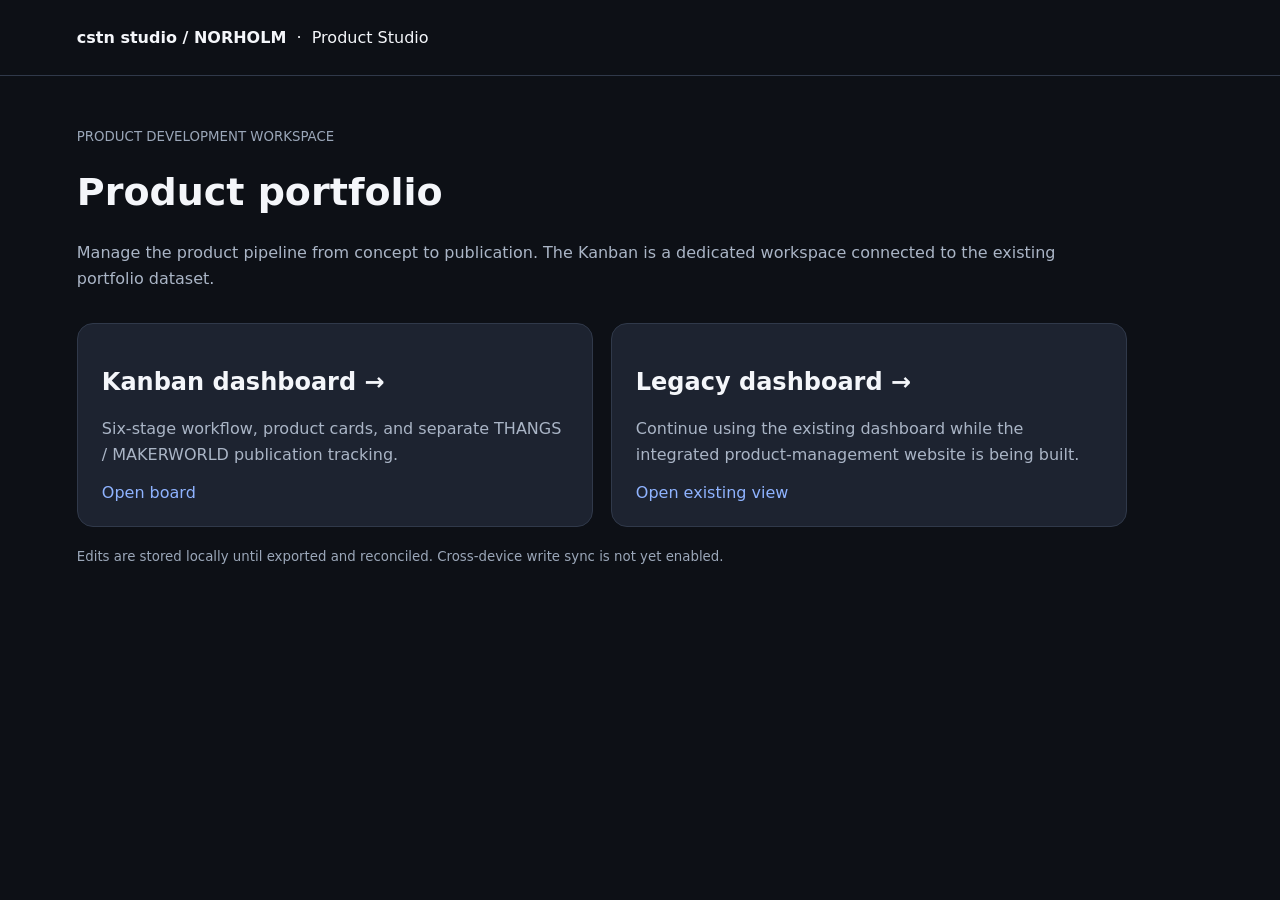
==== PRODUCT PORTFOLIO/site/index.html @ b806f9da "Start Product Studio site with dedicated Kanban and updated work brief" ====
<!doctype html><html lang="en"><head><meta charset="utf-8"><meta name="viewport" content="width=device-width,initial-scale=1"><title>Product Studio</title><style>body{font:16px system-ui;background:#0d1016;color:#f4f6fa;margin:0}header{padding:28px 6%;border-bottom:1px solid #30394a}main{padding:50px 6%;max-width:1050px}h1{font-size:38px}p{color:#aab5c6;line-height:1.6}.cards{display:grid;grid-template-columns:repeat(auto-fit,minmax(260px,1fr));gap:18px;margin-top:32px}.card{background:#1d2330;border:1px solid #30394a;border-radius:16px;padding:24px;color:inherit;text-decoration:none}.card:hover{border-color:#8fb3ff}.card span{color:#8fb3ff}small{color:#9ba7b9}</style></head><body><header><strong>cstn studio / NORHOLM</strong> &nbsp;·&nbsp; Product Studio</header><main><small>PRODUCT DEVELOPMENT WORKSPACE</small><h1>Product portfolio</h1><p>Manage the product pipeline from concept to publication. The Kanban is a dedicated workspace connected to the existing portfolio dataset.</p><div class="cards"><a class="card" href="kanban/index.html"><h2>Kanban dashboard →</h2><p>Six-stage workflow, product cards, and separate THANGS / MAKERWORLD publication tracking.</p><span>Open board</span></a><a class="card" href="../index.html"><h2>Legacy dashboard →</h2><p>Continue using the existing dashboard while the integrated product-management website is being built.</p><span>Open existing view</span></a></div><p><small>Edits are stored locally until exported and reconciled. Cross-device write sync is not yet enabled.</small></p></main></body></html>
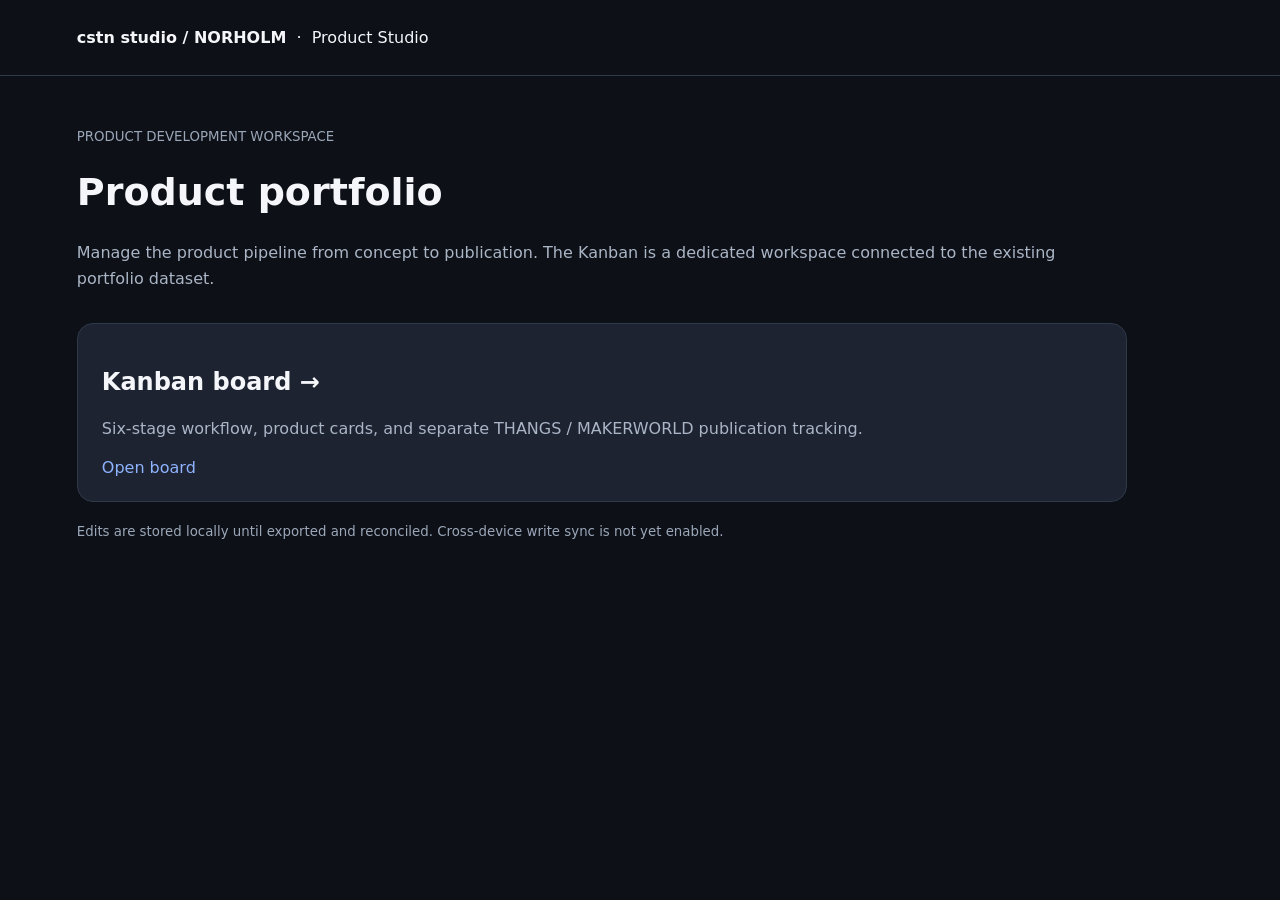
==== commit 4f69d19d: "Make Product Hub link only to dedicated Kanban" ====
--- a/PRODUCT PORTFOLIO/site/index.html
+++ b/PRODUCT PORTFOLIO/site/index.html
@@ -1 +1 @@
-<!doctype html><html lang="en"><head><meta charset="utf-8"><meta name="viewport" content="width=device-width,initial-scale=1"><title>Product Studio</title><style>body{font:16px system-ui;background:#0d1016;color:#f4f6fa;margin:0}header{padding:28px 6%;border-bottom:1px solid #30394a}main{padding:50px 6%;max-width:1050px}h1{font-size:38px}p{color:#aab5c6;line-height:1.6}.cards{display:grid;grid-template-columns:repeat(auto-fit,minmax(260px,1fr));gap:18px;margin-top:32px}.card{background:#1d2330;border:1px solid #30394a;border-radius:16px;padding:24px;color:inherit;text-decoration:none}.card:hover{border-color:#8fb3ff}.card span{color:#8fb3ff}small{color:#9ba7b9}</style></head><body><header><strong>cstn studio / NORHOLM</strong> &nbsp;·&nbsp; Product Studio</header><main><small>PRODUCT DEVELOPMENT WORKSPACE</small><h1>Product portfolio</h1><p>Manage the product pipeline from concept to publication. The Kanban is a dedicated workspace connected to the existing portfolio dataset.</p><div class="cards"><a class="card" href="kanban/index.html"><h2>Kanban dashboard →</h2><p>Six-stage workflow, product cards, and separate THANGS / MAKERWORLD publication tracking.</p><span>Open board</span></a><a class="card" href="../index.html"><h2>Legacy dashboard →</h2><p>Continue using the existing dashboard while the integrated product-management website is being built.</p><span>Open existing view</span></a></div><p><small>Edits are stored locally until exported and reconciled. Cross-device write sync is not yet enabled.</small></p></main></body></html>+<!doctype html><html lang="en"><head><meta charset="utf-8"><meta name="viewport" content="width=device-width,initial-scale=1"><title>Product Hub</title><style>body{font:16px system-ui;background:#0d1016;color:#f4f6fa;margin:0}header{padding:28px 6%;border-bottom:1px solid #30394a}main{padding:50px 6%;max-width:1050px}h1{font-size:38px}p{color:#aab5c6;line-height:1.6}.cards{display:grid;grid-template-columns:repeat(auto-fit,minmax(260px,1fr));gap:18px;margin-top:32px}.card{background:#1d2330;border:1px solid #30394a;border-radius:16px;padding:24px;color:inherit;text-decoration:none}.card:hover{border-color:#8fb3ff}.card span{color:#8fb3ff}small{color:#9ba7b9}</style></head><body><header><strong>cstn studio / NORHOLM</strong> &nbsp;·&nbsp; Product Studio</header><main><small>PRODUCT DEVELOPMENT WORKSPACE</small><h1>Product portfolio</h1><p>Manage the product pipeline from concept to publication. The Kanban is a dedicated workspace connected to the existing portfolio dataset.</p><div class="cards"><a class="card" href="kanban/index.html"><h2>Kanban board →</h2><p>Six-stage workflow, product cards, and separate THANGS / MAKERWORLD publication tracking.</p><span>Open board</span></a></div><p><small>Edits are stored locally until exported and reconciled. Cross-device write sync is not yet enabled.</small></p></main></body></html>
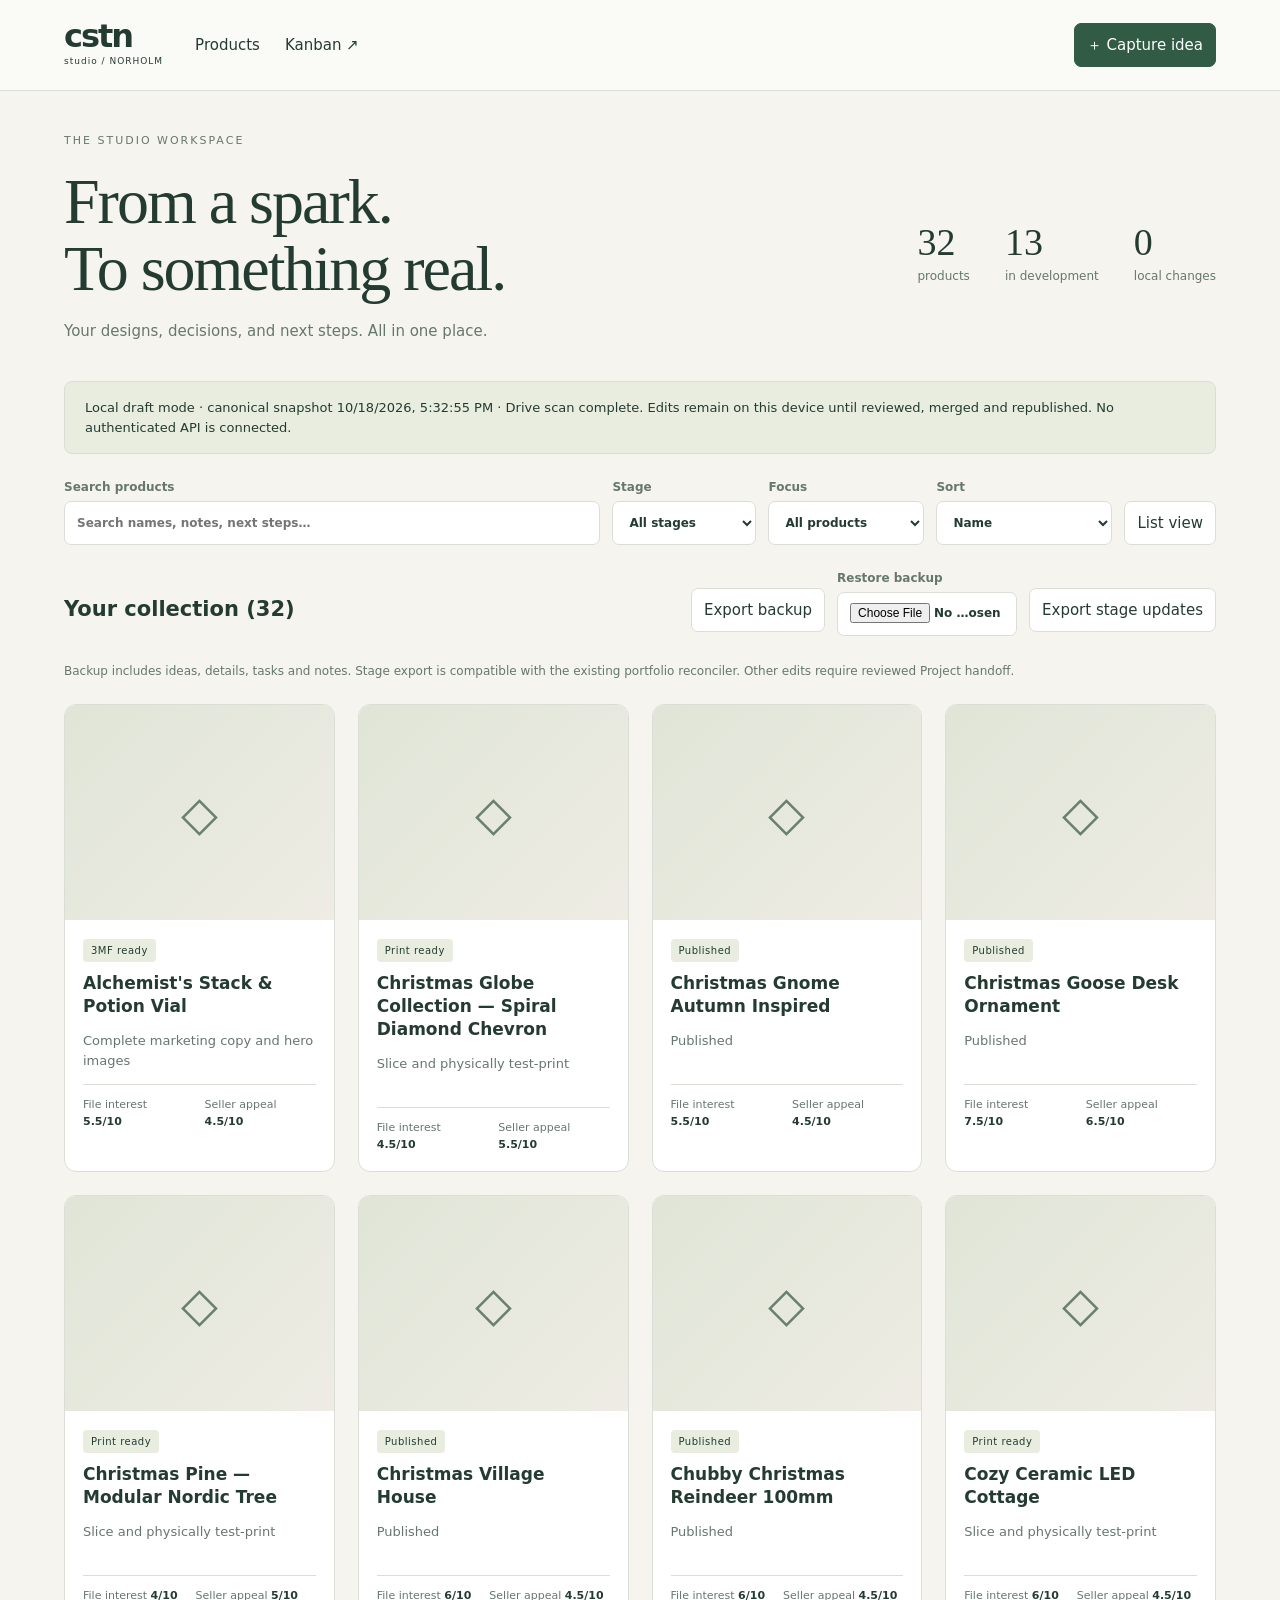
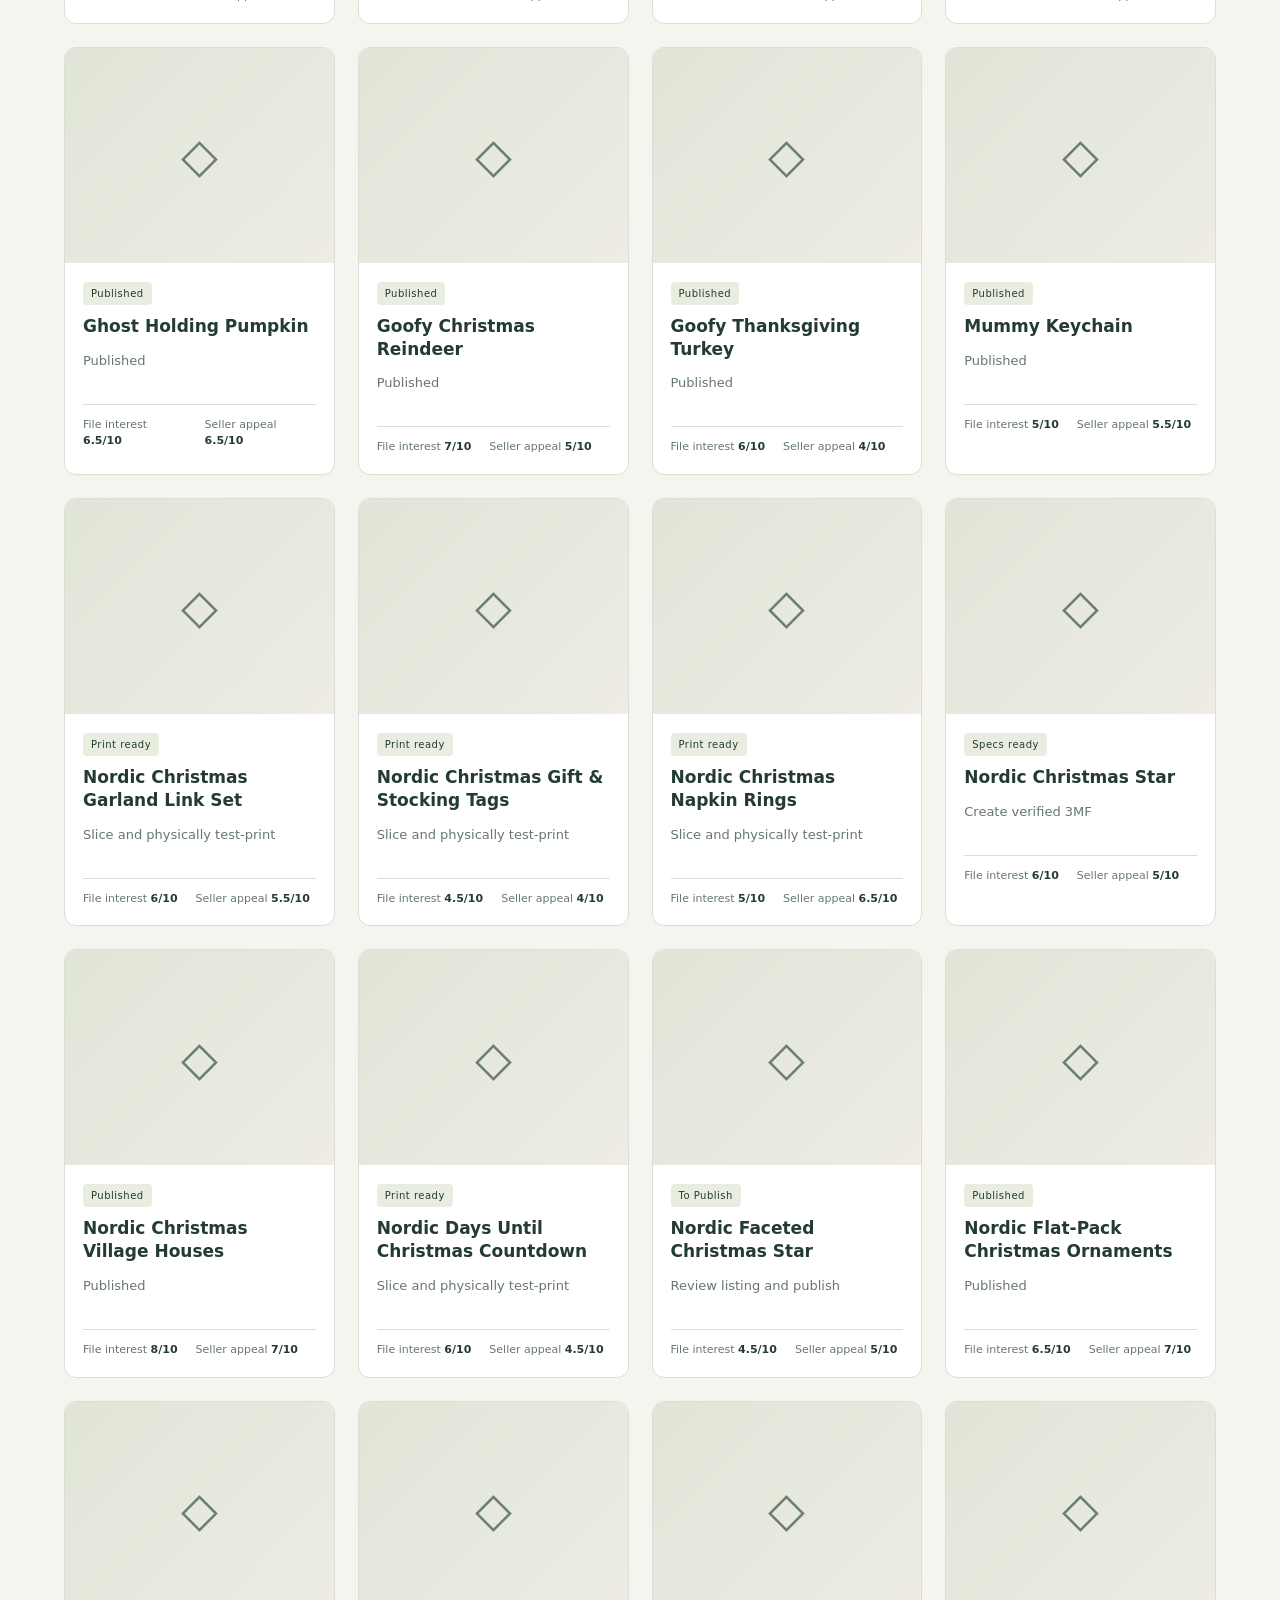
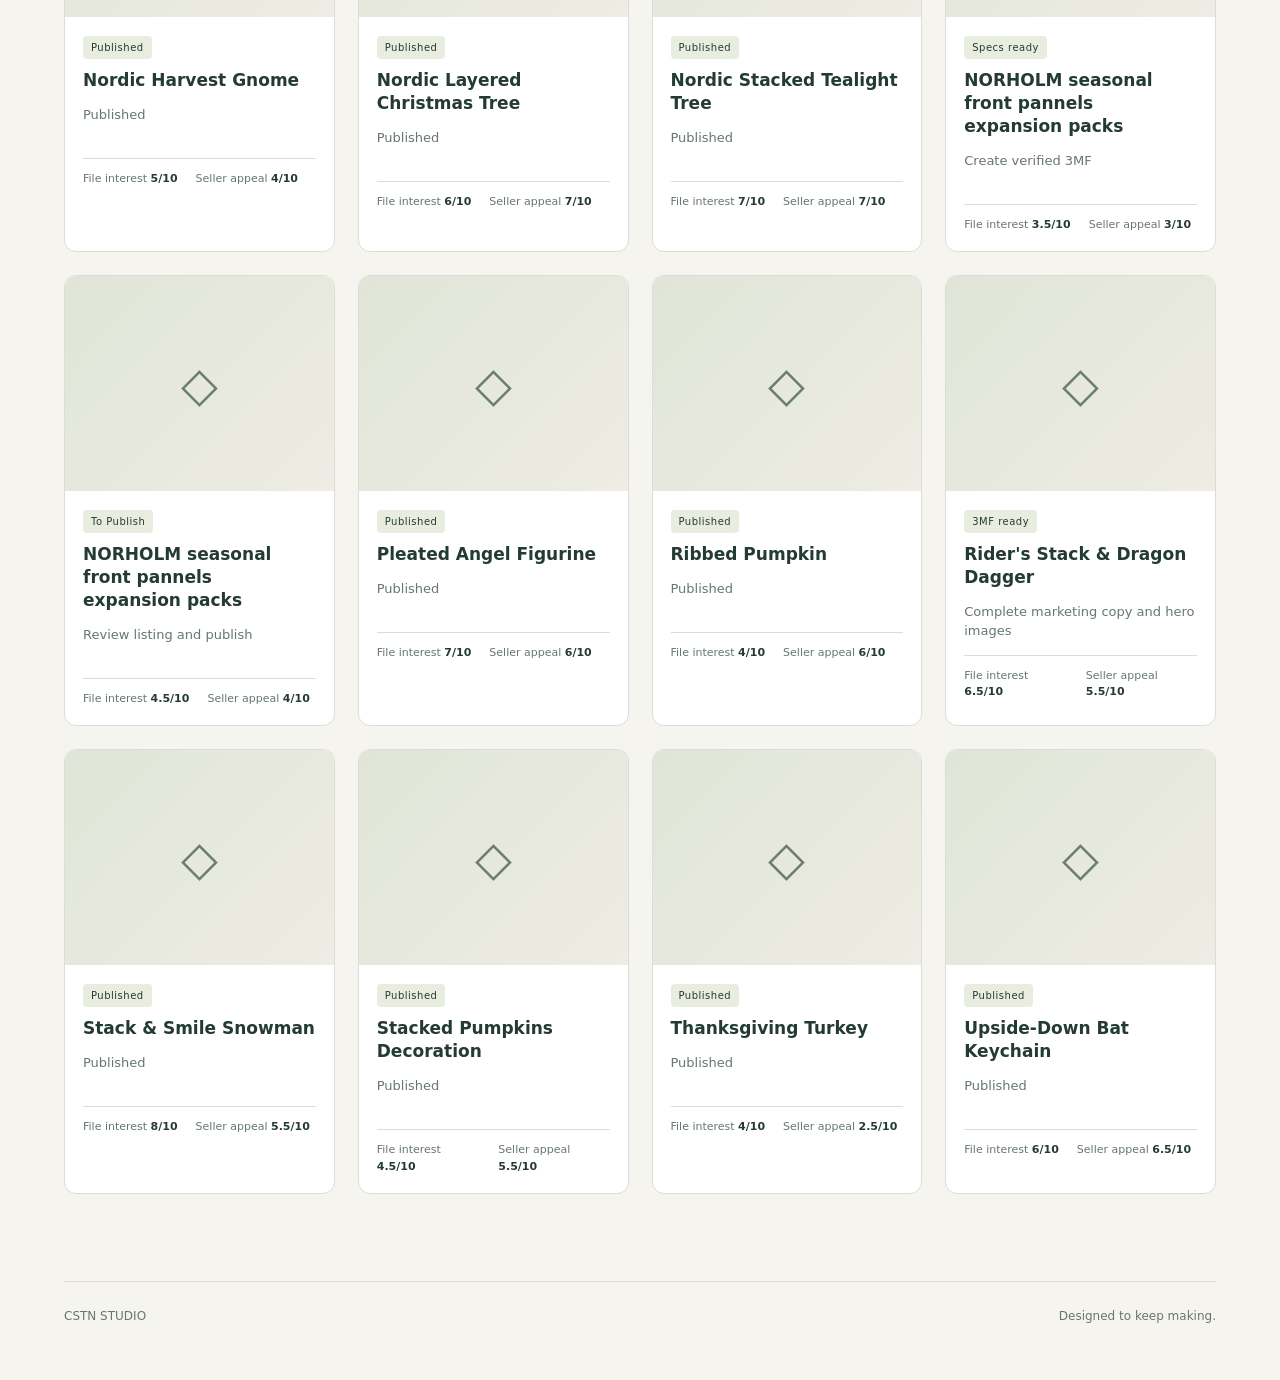
==== commit 73f693cd: "Build local-first Product Hub MVP with shared Kanban and protected API scaffold" ====
--- a/PRODUCT PORTFOLIO/site/index.html
+++ b/PRODUCT PORTFOLIO/site/index.html
@@ -1 +1,7 @@
-<!doctype html><html lang="en"><head><meta charset="utf-8"><meta name="viewport" content="width=device-width,initial-scale=1"><title>Product Hub</title><style>body{font:16px system-ui;background:#0d1016;color:#f4f6fa;margin:0}header{padding:28px 6%;border-bottom:1px solid #30394a}main{padding:50px 6%;max-width:1050px}h1{font-size:38px}p{color:#aab5c6;line-height:1.6}.cards{display:grid;grid-template-columns:repeat(auto-fit,minmax(260px,1fr));gap:18px;margin-top:32px}.card{background:#1d2330;border:1px solid #30394a;border-radius:16px;padding:24px;color:inherit;text-decoration:none}.card:hover{border-color:#8fb3ff}.card span{color:#8fb3ff}small{color:#9ba7b9}</style></head><body><header><strong>cstn studio / NORHOLM</strong> &nbsp;·&nbsp; Product Studio</header><main><small>PRODUCT DEVELOPMENT WORKSPACE</small><h1>Product portfolio</h1><p>Manage the product pipeline from concept to publication. The Kanban is a dedicated workspace connected to the existing portfolio dataset.</p><div class="cards"><a class="card" href="kanban/index.html"><h2>Kanban board →</h2><p>Six-stage workflow, product cards, and separate THANGS / MAKERWORLD publication tracking.</p><span>Open board</span></a></div><p><small>Edits are stored locally until exported and reconciled. Cross-device write sync is not yet enabled.</small></p></main></body></html>+<!doctype html><html lang="en"><head><meta charset="utf-8"><meta name="viewport" content="width=device-width,initial-scale=1"><meta name="color-scheme" content="light"><title>CSTN Studio · Product Hub</title><link rel="stylesheet" href="assets/hub.css"><script defer src="assets/store.js"></script><script defer src="assets/hub.js"></script></head><body>
+<header><a class="brand" href="index.html">cstn<span>studio / NORHOLM</span></a><nav aria-label="Main"><a href="index.html" aria-current="page">Products</a><a href="kanban/index.html">Kanban ↗</a></nav><button id="new" class="primary">＋ Capture idea</button></header>
+<main><div class="eyebrow">THE STUDIO WORKSPACE</div><div class="heading"><div><h1>From a spark.<br>To something real.</h1><p>Your designs, decisions, and next steps. All in one place.</p></div><div id="summary" class="summary"></div></div>
+<aside id="sync">Loading portfolio…</aside><div class="toolbar"><label class="search">Search products<input id="search" type="search" placeholder="Search names, notes, next steps…"></label><label>Stage<select id="stage"><option value="">All stages</option></select></label><label>Focus<select id="focus"><option value="">All products</option><option value="active">In development</option><option value="attention">Needs attention</option><option value="draft">Local drafts</option><option value="seasonal">Seasonal</option><option value="year_round">Year-round</option></select></label><label>Sort<select id="sort"><option value="name">Name</option><option value="interest">Customer interest</option><option value="commercial">Commercial appeal</option></select></label><button id="view" aria-pressed="false">List view</button></div>
+<div class="sectionhead"><h2>Your collection <span id="count"></span></h2><button id="backup">Export backup</button><label class="restore">Restore backup<input id="restore" type="file" accept="application/json" style="max-width:180px"></label><button id="export">Export stage updates</button></div><p class="small">Backup includes ideas, details, tasks and notes. Stage export is compatible with the existing portfolio reconciler. Other edits require reviewed Project handoff.</p><section id="products" class="gallery" aria-label="Products"></section><p id="message" role="status" aria-live="polite"></p></main>
+<dialog id="idea"><form id="ideaform"><div class="sectionhead"><h2>A new beginning</h2><button type="button" data-close="idea">Close</button></div><p>Save an idea on this device. Drive folder creation awaits a protected connection.</p><label>Product name<input name="name" required maxlength="200"></label><label>Short description<textarea name="description" maxlength="10000"></textarea></label><label>Concept image (optional, JPG/PNG/WebP, up to 1 MB)<input name="image" type="file" accept="image/jpeg,image/png,image/webp"></label><button class="primary">Save local idea</button></form></dialog>
+<dialog id="workspace"><div id="detail"></div></dialog><footer>CSTN STUDIO <span>Designed to keep making.</span></footer></body></html>
--- a/PRODUCT PORTFOLIO/site/assets/hub.css
+++ b/PRODUCT PORTFOLIO/site/assets/hub.css
@@ -0,0 +1 @@
+:root{--ink:#243b32;--muted:#66776e;--paper:#f5f4ef;--line:#d9dfd6;--green:#315b44;--soft:#e8eddf}*{box-sizing:border-box}body{margin:0;background:var(--paper);color:var(--ink);font:15px/1.5 system-ui,sans-serif}header{display:flex;align-items:center;gap:32px;padding:20px 5%;border-bottom:1px solid var(--line);background:#fafbf7}a{color:inherit}nav{display:flex;gap:25px;margin-right:auto}nav a{text-decoration:none}.brand{font-size:32px;font-weight:800;letter-spacing:-2px;text-decoration:none;line-height:1}.brand span{display:block;font:9px/2 system-ui;letter-spacing:1px}main{max-width:1500px;margin:auto;padding:42px 5%}.eyebrow{font-size:11px;letter-spacing:2px;color:var(--muted)}h1{font-family:Georgia,serif;font-weight:400;font-size:clamp(38px,5vw,65px);letter-spacing:-2px;line-height:1.05;margin:18px 0}h2{font-size:21px;font-weight:600}p{color:var(--muted)}.heading{display:flex;justify-content:space-between;align-items:center;gap:20px}.summary{display:flex;gap:35px}.summary b{display:block;font:38px Georgia,serif}.summary span{font-size:12px;color:var(--muted)}aside{background:var(--soft);border:1px solid var(--line);padding:16px 20px;border-radius:8px;margin:24px 0;font-size:13px}.toolbar{display:flex;align-items:end;gap:12px;flex-wrap:wrap}label{display:block;font-size:12px;font-weight:600;color:var(--muted)}input,select,textarea,button{font:inherit;color:var(--ink);border:1px solid var(--line);border-radius:7px;background:#fff;padding:10px 12px;min-height:44px}input,select,textarea{display:block;width:100%;margin:5px 0 14px}textarea{min-height:100px;resize:vertical}button{cursor:pointer}.primary{background:var(--green);color:white;border-color:var(--green)}button:hover{filter:brightness(.95)}button:focus-visible,a:focus-visible,input:focus-visible,select:focus-visible,textarea:focus-visible{outline:3px solid #b68338;outline-offset:3px}.toolbar input,.toolbar select{margin-bottom:0}.search{flex:1;min-width:200px}.sectionhead{display:flex;align-items:center;gap:12px;flex-wrap:wrap;margin-top:24px}.sectionhead h2{margin-right:auto}.small{font-size:12px}.gallery{display:grid;grid-template-columns:repeat(auto-fill,minmax(250px,1fr));gap:23px;margin-top:24px}.product{border:1px solid var(--line);border-radius:12px;overflow:hidden;background:#fff;position:relative}.picture{height:215px;background:linear-gradient(135deg,#e0e5d7,#eeece4);display:flex;align-items:center;justify-content:center;color:#6b806c;font:48px Georgia}.picture img{width:100%;height:100%;object-fit:cover}.body{padding:18px}.product h3{font-size:17px;line-height:1.35;margin:10px 0}.product h3 button{padding:0;min-height:0;background:none;border:0;text-align:left;font-weight:600;font-size:inherit}.tag{display:inline-block;font-size:10px;letter-spacing:.5px;padding:4px 8px;border-radius:4px;background:var(--soft);margin-right:5px}.warn{background:#faedcf}.next{font-size:13px;min-height:40px}.scores{display:flex;gap:18px;font-size:11px;border-top:1px solid var(--line);padding-top:12px;color:var(--muted)}.scores b{color:var(--ink)}.list{display:block}.list .product{display:flex;margin-bottom:12px}.list .picture{width:160px;height:auto;flex-shrink:0}.list .body{flex:1}dialog{border:1px solid var(--line);border-radius:16px;color:var(--ink);background:var(--paper);padding:26px;max-width:1000px;width:94vw;max-height:92vh}#idea{max-width:560px}dialog::backdrop{background:#15281f99;backdrop-filter:blur(4px)}.tabs{display:flex;overflow:auto;gap:8px;border-bottom:1px solid var(--line);padding:10px 0 18px;white-space:nowrap}.tabs [aria-selected=true]{background:var(--green);color:#fff}.panel{padding-top:24px}.columns{display:grid;grid-template-columns:1fr 1fr;gap:24px}.hero-detail{max-height:340px;width:100%;object-fit:contain;border-radius:10px;background:#e2e6dc}.history{border-bottom:1px solid var(--line);padding:12px 0;font-size:13px;overflow-wrap:anywhere}.task{display:flex;align-items:center;gap:12px;padding:12px;background:white;margin-bottom:8px}.task input{width:auto;margin:0}.empty{padding:40px;border:1px dashed var(--line);grid-column:1/-1}pre{white-space:pre-wrap;overflow-wrap:anywhere;font-size:12px;background:white;padding:16px}footer{display:flex;justify-content:space-between;margin:30px 5%;border-top:1px solid var(--line);padding:25px 0;font-size:12px;color:var(--muted)}@media(max-width:650px){header{gap:15px;padding:16px;flex-wrap:wrap}.brand{font-size:26px}nav{gap:16px}.heading{display:block}.summary{margin-top:25px;gap:25px}main{padding:28px 16px}.toolbar label{flex:1;min-width:125px}.toolbar .search{flex-basis:100%}.gallery{grid-template-columns:repeat(2,minmax(0,1fr));gap:12px}.picture{height:150px}.body{padding:12px}.product h3{font-size:14px}.scores{display:block}.columns{grid-template-columns:1fr}.sectionhead button{font-size:12px}.list .picture{width:90px}dialog{padding:16px}.summary b{font-size:28px}}@media(max-width:370px){.gallery{grid-template-columns:1fr}}
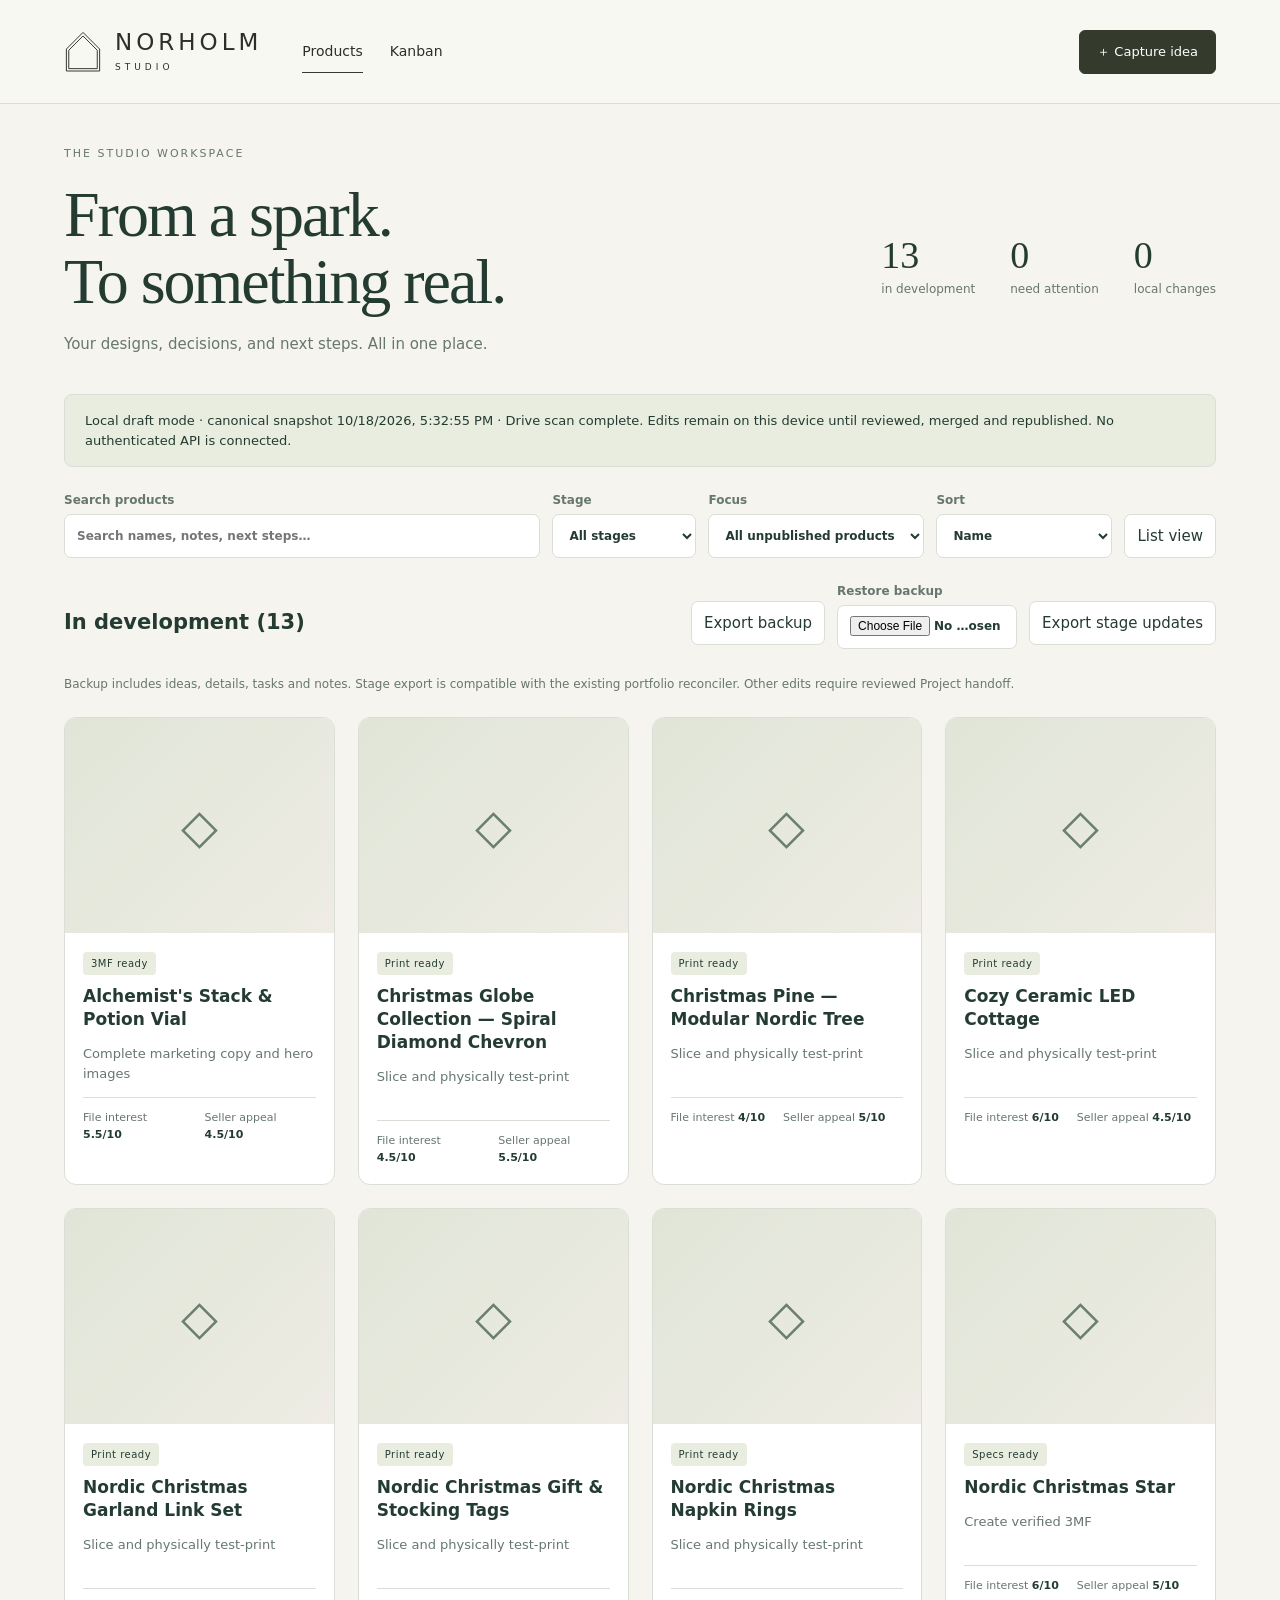
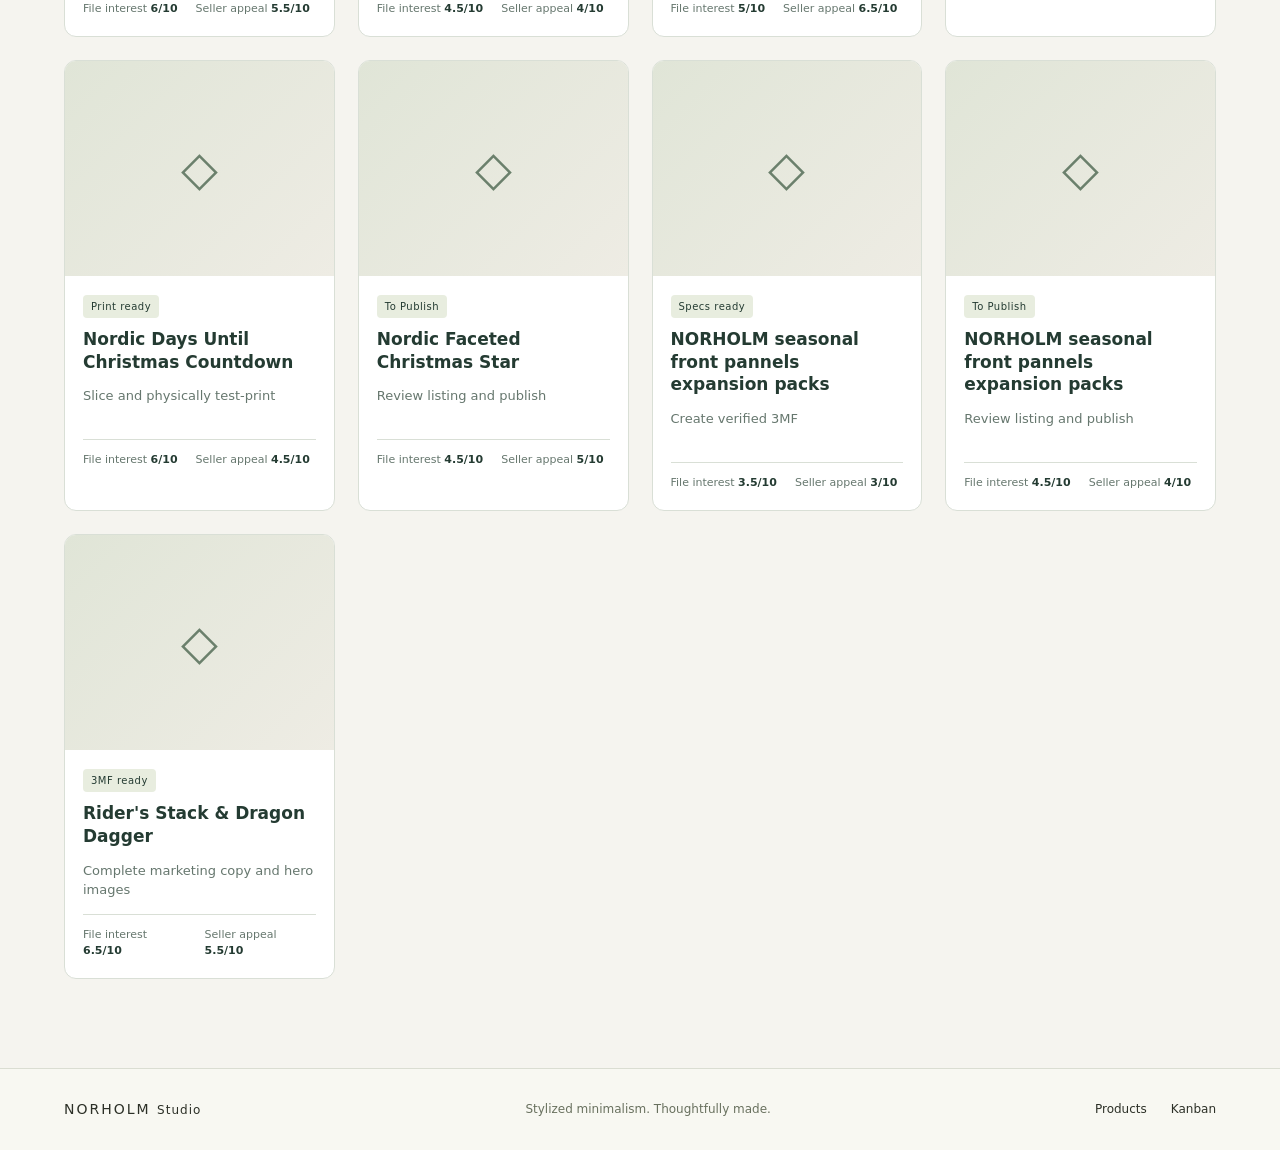
==== commit 803d6fb0: "Apply NORHOLM Studio shell and keep published products off hub home" ====
--- a/PRODUCT PORTFOLIO/site/index.html
+++ b/PRODUCT PORTFOLIO/site/index.html
@@ -1,7 +1,7 @@
-<!doctype html><html lang="en"><head><meta charset="utf-8"><meta name="viewport" content="width=device-width,initial-scale=1"><meta name="color-scheme" content="light"><title>CSTN Studio · Product Hub</title><link rel="stylesheet" href="assets/hub.css"><script defer src="assets/store.js"></script><script defer src="assets/hub.js"></script></head><body>
-<header><a class="brand" href="index.html">cstn<span>studio / NORHOLM</span></a><nav aria-label="Main"><a href="index.html" aria-current="page">Products</a><a href="kanban/index.html">Kanban ↗</a></nav><button id="new" class="primary">＋ Capture idea</button></header>
+<!doctype html><html lang="en"><head><meta charset="utf-8"><meta name="viewport" content="width=device-width,initial-scale=1"><meta name="color-scheme" content="light"><title>NORHOLM Studio · Product Hub</title><link rel="stylesheet" href="assets/hub.css"><link rel="stylesheet" href="assets/chrome.css"><script defer src="assets/chrome.js"></script><script defer src="assets/store.js"></script><script defer src="assets/hub.js"></script></head><body data-page="products">
+<div data-site-header></div>
 <main><div class="eyebrow">THE STUDIO WORKSPACE</div><div class="heading"><div><h1>From a spark.<br>To something real.</h1><p>Your designs, decisions, and next steps. All in one place.</p></div><div id="summary" class="summary"></div></div>
-<aside id="sync">Loading portfolio…</aside><div class="toolbar"><label class="search">Search products<input id="search" type="search" placeholder="Search names, notes, next steps…"></label><label>Stage<select id="stage"><option value="">All stages</option></select></label><label>Focus<select id="focus"><option value="">All products</option><option value="active">In development</option><option value="attention">Needs attention</option><option value="draft">Local drafts</option><option value="seasonal">Seasonal</option><option value="year_round">Year-round</option></select></label><label>Sort<select id="sort"><option value="name">Name</option><option value="interest">Customer interest</option><option value="commercial">Commercial appeal</option></select></label><button id="view" aria-pressed="false">List view</button></div>
-<div class="sectionhead"><h2>Your collection <span id="count"></span></h2><button id="backup">Export backup</button><label class="restore">Restore backup<input id="restore" type="file" accept="application/json" style="max-width:180px"></label><button id="export">Export stage updates</button></div><p class="small">Backup includes ideas, details, tasks and notes. Stage export is compatible with the existing portfolio reconciler. Other edits require reviewed Project handoff.</p><section id="products" class="gallery" aria-label="Products"></section><p id="message" role="status" aria-live="polite"></p></main>
+<aside id="sync">Loading portfolio…</aside><div class="toolbar"><label class="search">Search products<input id="search" type="search" placeholder="Search names, notes, next steps…"></label><label>Stage<select id="stage"><option value="">All stages</option></select></label><label>Focus<select id="focus"><option value="">All unpublished products</option><option value="attention">Needs attention</option><option value="draft">Local drafts</option><option value="seasonal">Seasonal</option><option value="year_round">Year-round</option></select></label><label>Sort<select id="sort"><option value="name">Name</option><option value="interest">Customer interest</option><option value="commercial">Commercial appeal</option></select></label><button id="view" aria-pressed="false">List view</button></div>
+<div class="sectionhead"><h2>In development <span id="count"></span></h2><button id="backup">Export backup</button><label class="restore">Restore backup<input id="restore" type="file" accept="application/json" style="max-width:180px"></label><button id="export">Export stage updates</button></div><p class="small">Backup includes ideas, details, tasks and notes. Stage export is compatible with the existing portfolio reconciler. Other edits require reviewed Project handoff.</p><section id="products" class="gallery" aria-label="Products"></section><p id="message" role="status" aria-live="polite"></p></main>
 <dialog id="idea"><form id="ideaform"><div class="sectionhead"><h2>A new beginning</h2><button type="button" data-close="idea">Close</button></div><p>Save an idea on this device. Drive folder creation awaits a protected connection.</p><label>Product name<input name="name" required maxlength="200"></label><label>Short description<textarea name="description" maxlength="10000"></textarea></label><label>Concept image (optional, JPG/PNG/WebP, up to 1 MB)<input name="image" type="file" accept="image/jpeg,image/png,image/webp"></label><button class="primary">Save local idea</button></form></dialog>
-<dialog id="workspace"><div id="detail"></div></dialog><footer>CSTN STUDIO <span>Designed to keep making.</span></footer></body></html>
+<dialog id="workspace"><div id="detail"></div></dialog><div data-site-footer></div></body></html>
--- a/PRODUCT PORTFOLIO/site/assets/chrome.css
+++ b/PRODUCT PORTFOLIO/site/assets/chrome.css
@@ -0,0 +1,17 @@
+/* Shared NORHOLM Studio identity, independent of either page's controls. */
+.site-header,.site-footer{box-sizing:border-box;font-family:system-ui,-apple-system,Segoe UI,sans-serif;color:#2c3027;background:#f8f8f2}
+.site-header{position:relative;z-index:10;display:flex;align-items:center;gap:40px;min-height:104px;padding:20px 5%;border-bottom:1px solid #daddd2}
+.site-header a,.site-footer a{color:inherit;text-decoration:none}
+.studio-brand{display:flex;align-items:center;gap:13px;flex-shrink:0}
+.studio-mark{width:38px;height:46px;stroke:currentColor;stroke-width:1.6;stroke-linejoin:miter}
+.studio-wordmark{font-size:23px;font-weight:400;letter-spacing:4px;line-height:1.1}
+.studio-wordmark span{display:block;font-size:9px;letter-spacing:4px;margin-top:8px}
+.site-nav{display:flex;align-items:center;gap:27px;margin-right:auto}
+.site-nav a{font-size:14px;padding:10px 0;border-bottom:1px solid transparent}
+.site-nav a[aria-current=page]{border-color:#343b2d}
+.site-header .studio-capture{display:inline-flex;align-items:center;justify-content:center;min-height:44px;padding:11px 17px;border:1px solid #343b2d;border-radius:6px;background:#343b2d;color:#fff;font-size:13px;font-weight:500;letter-spacing:0;font-family:inherit;cursor:pointer;white-space:nowrap}
+.site-footer{display:flex;align-items:center;justify-content:space-between;gap:24px;padding:30px 5%;margin:32px 0 0;border-top:1px solid #daddd2;font-size:12px}
+.footer-brand{font-size:14px;letter-spacing:2px;white-space:nowrap}.footer-brand span{font-size:12px;letter-spacing:1px}
+.studio-tagline{color:#69715f}.site-footer nav{display:flex;gap:24px;margin:0}
+.site-header a:focus-visible,.site-header button:focus-visible,.site-footer a:focus-visible{outline:3px solid #b68338;outline-offset:5px}
+@media(max-width:650px){.site-header{padding:16px;gap:18px;flex-wrap:wrap;min-height:90px}.studio-wordmark{font-size:19px;letter-spacing:3px}.studio-mark{width:30px;height:38px}.studio-brand{gap:10px}.site-nav{order:3;width:100%;gap:28px}.site-header .studio-capture{margin-left:auto;padding:10px 12px}.site-footer{padding:24px 16px;gap:18px;flex-wrap:wrap}.studio-tagline{order:3;width:100%}.site-footer nav{margin-left:auto}}
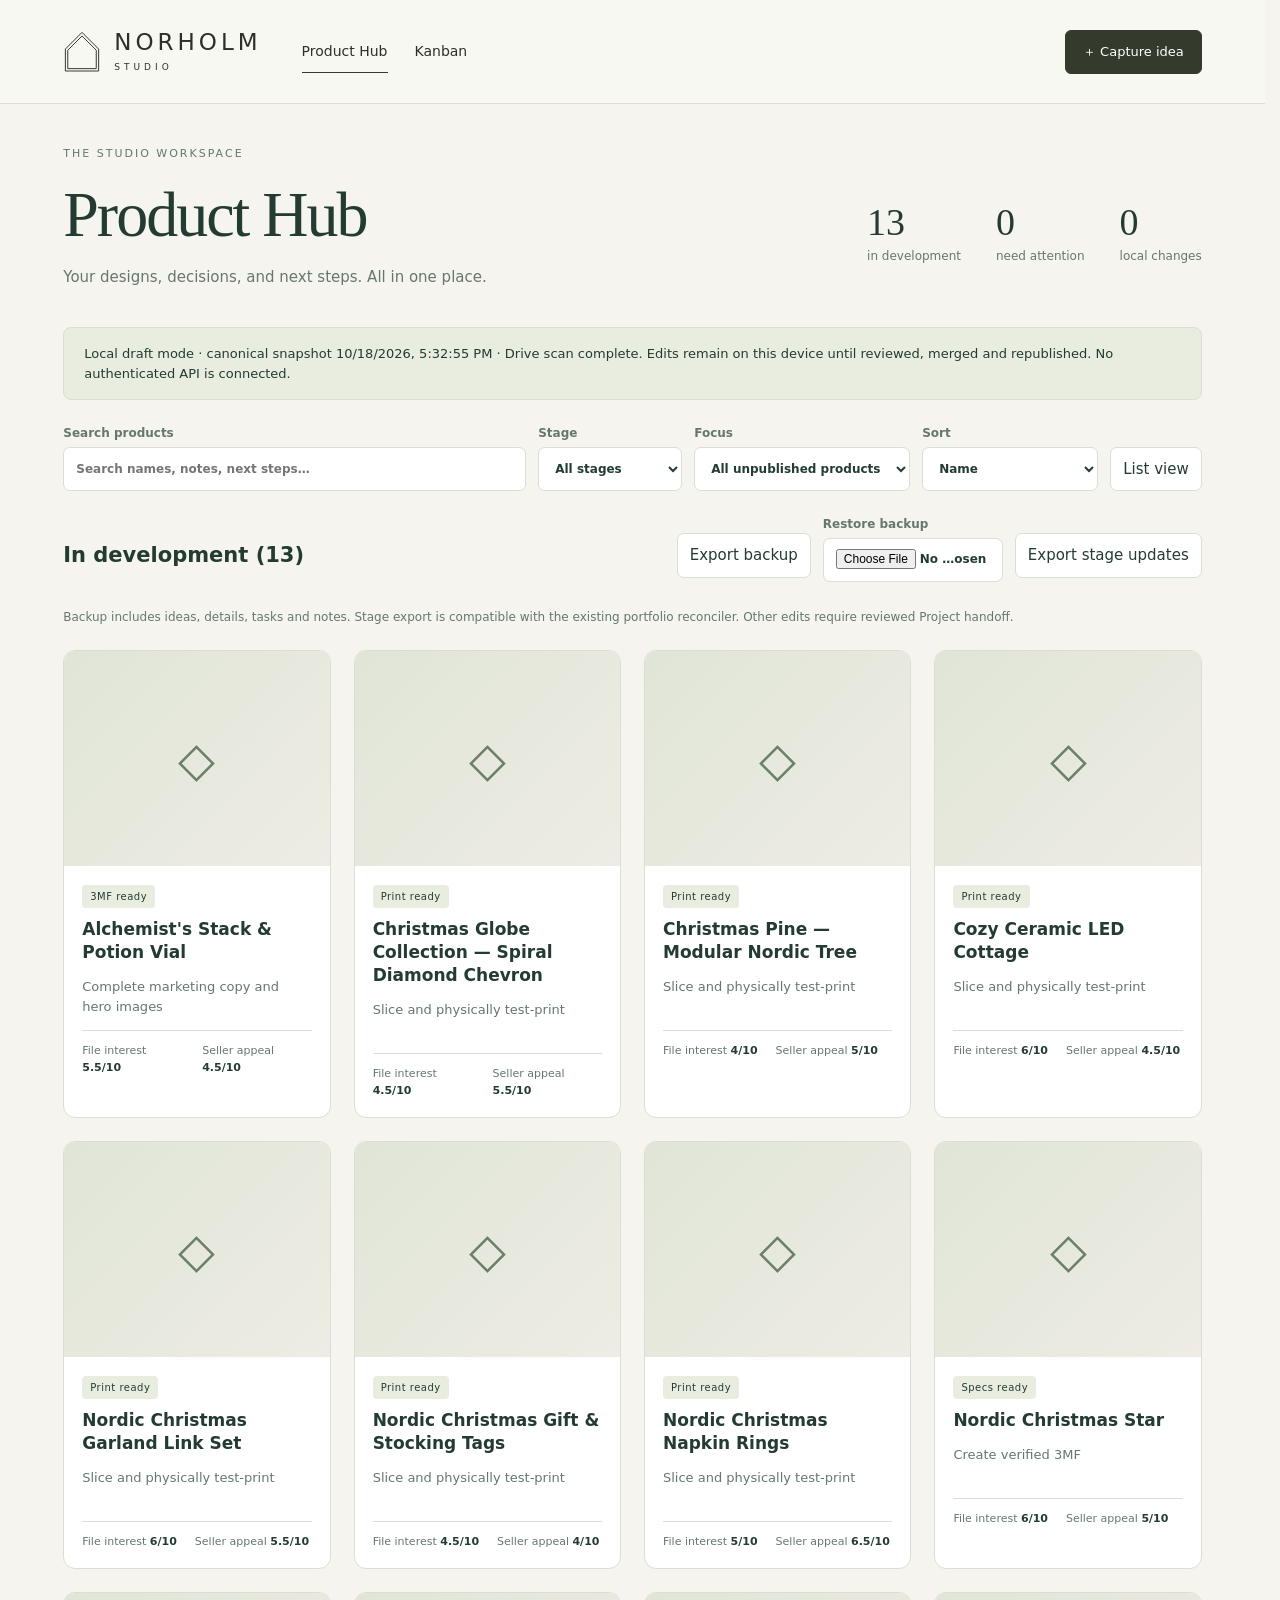
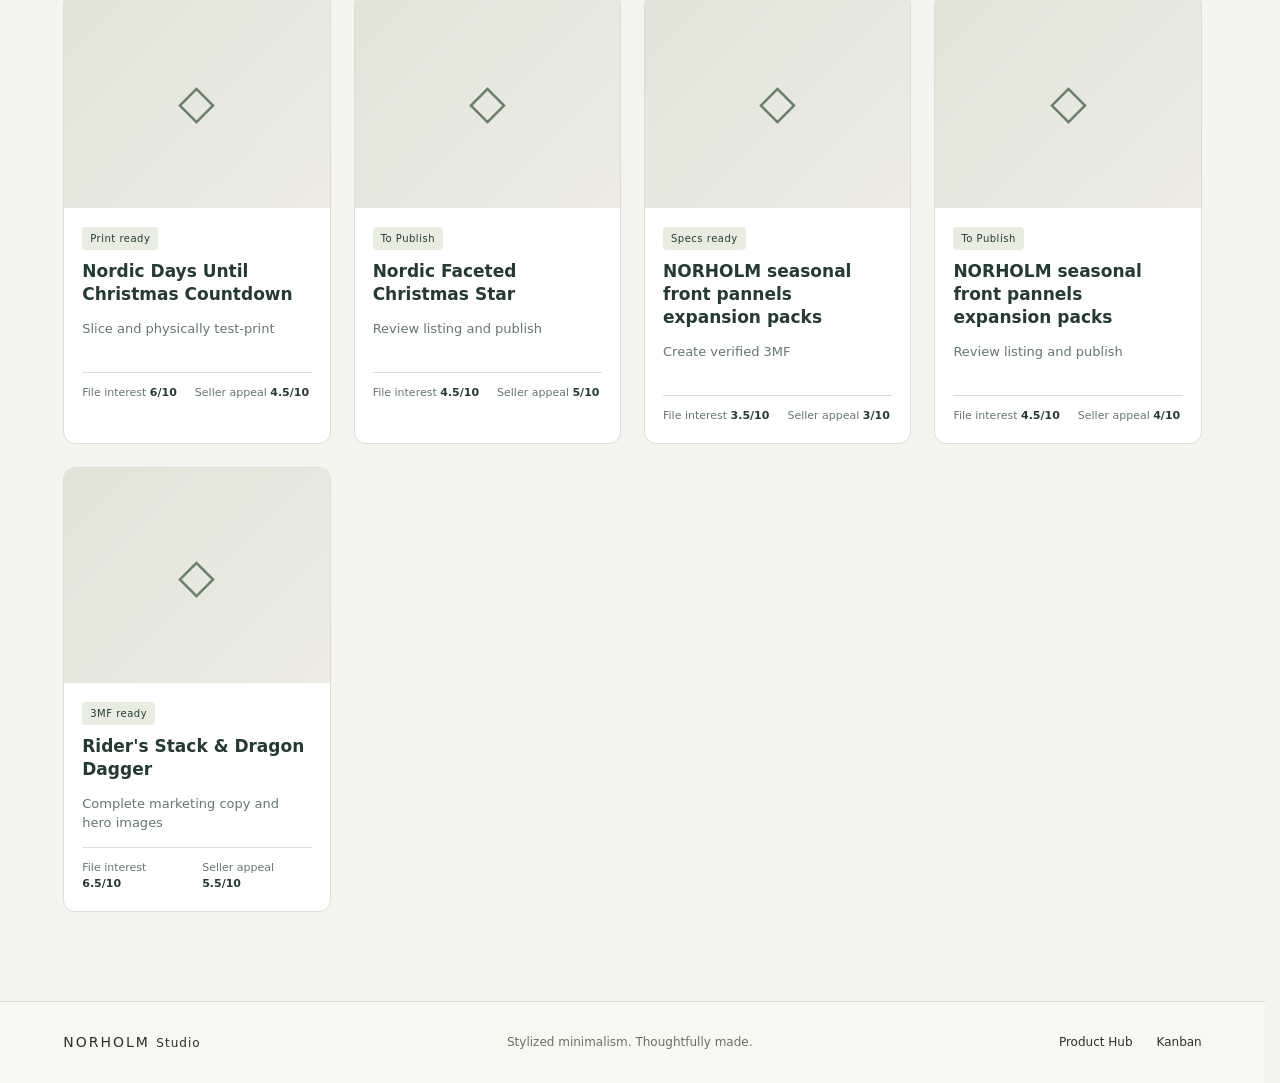
==== commit e4f63539: "Unify Product Hub and Kanban theme and improve mobile layouts" ====
--- a/PRODUCT PORTFOLIO/site/index.html
+++ b/PRODUCT PORTFOLIO/site/index.html
@@ -1,6 +1,6 @@
 <!doctype html><html lang="en"><head><meta charset="utf-8"><meta name="viewport" content="width=device-width,initial-scale=1"><meta name="color-scheme" content="light"><title>NORHOLM Studio · Product Hub</title><link rel="stylesheet" href="assets/hub.css"><link rel="stylesheet" href="assets/chrome.css"><script defer src="assets/chrome.js"></script><script defer src="assets/store.js"></script><script defer src="assets/hub.js"></script></head><body data-page="products">
 <div data-site-header></div>
-<main><div class="eyebrow">THE STUDIO WORKSPACE</div><div class="heading"><div><h1>From a spark.<br>To something real.</h1><p>Your designs, decisions, and next steps. All in one place.</p></div><div id="summary" class="summary"></div></div>
+<main><div class="eyebrow">THE STUDIO WORKSPACE</div><div class="heading"><div><h1>Product Hub</h1><p>Your designs, decisions, and next steps. All in one place.</p></div><div id="summary" class="summary"></div></div>
 <aside id="sync">Loading portfolio…</aside><div class="toolbar"><label class="search">Search products<input id="search" type="search" placeholder="Search names, notes, next steps…"></label><label>Stage<select id="stage"><option value="">All stages</option></select></label><label>Focus<select id="focus"><option value="">All unpublished products</option><option value="attention">Needs attention</option><option value="draft">Local drafts</option><option value="seasonal">Seasonal</option><option value="year_round">Year-round</option></select></label><label>Sort<select id="sort"><option value="name">Name</option><option value="interest">Customer interest</option><option value="commercial">Commercial appeal</option></select></label><button id="view" aria-pressed="false">List view</button></div>
 <div class="sectionhead"><h2>In development <span id="count"></span></h2><button id="backup">Export backup</button><label class="restore">Restore backup<input id="restore" type="file" accept="application/json" style="max-width:180px"></label><button id="export">Export stage updates</button></div><p class="small">Backup includes ideas, details, tasks and notes. Stage export is compatible with the existing portfolio reconciler. Other edits require reviewed Project handoff.</p><section id="products" class="gallery" aria-label="Products"></section><p id="message" role="status" aria-live="polite"></p></main>
 <dialog id="idea"><form id="ideaform"><div class="sectionhead"><h2>A new beginning</h2><button type="button" data-close="idea">Close</button></div><p>Save an idea on this device. Drive folder creation awaits a protected connection.</p><label>Product name<input name="name" required maxlength="200"></label><label>Short description<textarea name="description" maxlength="10000"></textarea></label><label>Concept image (optional, JPG/PNG/WebP, up to 1 MB)<input name="image" type="file" accept="image/jpeg,image/png,image/webp"></label><button class="primary">Save local idea</button></form></dialog>
--- a/PRODUCT PORTFOLIO/site/assets/hub.css
+++ b/PRODUCT PORTFOLIO/site/assets/hub.css
@@ -1 +1,6 @@
 :root{--ink:#243b32;--muted:#66776e;--paper:#f5f4ef;--line:#d9dfd6;--green:#315b44;--soft:#e8eddf}*{box-sizing:border-box}body{margin:0;background:var(--paper);color:var(--ink);font:15px/1.5 system-ui,sans-serif}header{display:flex;align-items:center;gap:32px;padding:20px 5%;border-bottom:1px solid var(--line);background:#fafbf7}a{color:inherit}nav{display:flex;gap:25px;margin-right:auto}nav a{text-decoration:none}.brand{font-size:32px;font-weight:800;letter-spacing:-2px;text-decoration:none;line-height:1}.brand span{display:block;font:9px/2 system-ui;letter-spacing:1px}main{max-width:1500px;margin:auto;padding:42px 5%}.eyebrow{font-size:11px;letter-spacing:2px;color:var(--muted)}h1{font-family:Georgia,serif;font-weight:400;font-size:clamp(38px,5vw,65px);letter-spacing:-2px;line-height:1.05;margin:18px 0}h2{font-size:21px;font-weight:600}p{color:var(--muted)}.heading{display:flex;justify-content:space-between;align-items:center;gap:20px}.summary{display:flex;gap:35px}.summary b{display:block;font:38px Georgia,serif}.summary span{font-size:12px;color:var(--muted)}aside{background:var(--soft);border:1px solid var(--line);padding:16px 20px;border-radius:8px;margin:24px 0;font-size:13px}.toolbar{display:flex;align-items:end;gap:12px;flex-wrap:wrap}label{display:block;font-size:12px;font-weight:600;color:var(--muted)}input,select,textarea,button{font:inherit;color:var(--ink);border:1px solid var(--line);border-radius:7px;background:#fff;padding:10px 12px;min-height:44px}input,select,textarea{display:block;width:100%;margin:5px 0 14px}textarea{min-height:100px;resize:vertical}button{cursor:pointer}.primary{background:var(--green);color:white;border-color:var(--green)}button:hover{filter:brightness(.95)}button:focus-visible,a:focus-visible,input:focus-visible,select:focus-visible,textarea:focus-visible{outline:3px solid #b68338;outline-offset:3px}.toolbar input,.toolbar select{margin-bottom:0}.search{flex:1;min-width:200px}.sectionhead{display:flex;align-items:center;gap:12px;flex-wrap:wrap;margin-top:24px}.sectionhead h2{margin-right:auto}.small{font-size:12px}.gallery{display:grid;grid-template-columns:repeat(auto-fill,minmax(250px,1fr));gap:23px;margin-top:24px}.product{border:1px solid var(--line);border-radius:12px;overflow:hidden;background:#fff;position:relative}.picture{height:215px;background:linear-gradient(135deg,#e0e5d7,#eeece4);display:flex;align-items:center;justify-content:center;color:#6b806c;font:48px Georgia}.picture img{width:100%;height:100%;object-fit:cover}.body{padding:18px}.product h3{font-size:17px;line-height:1.35;margin:10px 0}.product h3 button{padding:0;min-height:0;background:none;border:0;text-align:left;font-weight:600;font-size:inherit}.tag{display:inline-block;font-size:10px;letter-spacing:.5px;padding:4px 8px;border-radius:4px;background:var(--soft);margin-right:5px}.warn{background:#faedcf}.next{font-size:13px;min-height:40px}.scores{display:flex;gap:18px;font-size:11px;border-top:1px solid var(--line);padding-top:12px;color:var(--muted)}.scores b{color:var(--ink)}.list{display:block}.list .product{display:flex;margin-bottom:12px}.list .picture{width:160px;height:auto;flex-shrink:0}.list .body{flex:1}dialog{border:1px solid var(--line);border-radius:16px;color:var(--ink);background:var(--paper);padding:26px;max-width:1000px;width:94vw;max-height:92vh}#idea{max-width:560px}dialog::backdrop{background:#15281f99;backdrop-filter:blur(4px)}.tabs{display:flex;overflow:auto;gap:8px;border-bottom:1px solid var(--line);padding:10px 0 18px;white-space:nowrap}.tabs [aria-selected=true]{background:var(--green);color:#fff}.panel{padding-top:24px}.columns{display:grid;grid-template-columns:1fr 1fr;gap:24px}.hero-detail{max-height:340px;width:100%;object-fit:contain;border-radius:10px;background:#e2e6dc}.history{border-bottom:1px solid var(--line);padding:12px 0;font-size:13px;overflow-wrap:anywhere}.task{display:flex;align-items:center;gap:12px;padding:12px;background:white;margin-bottom:8px}.task input{width:auto;margin:0}.empty{padding:40px;border:1px dashed var(--line);grid-column:1/-1}pre{white-space:pre-wrap;overflow-wrap:anywhere;font-size:12px;background:white;padding:16px}footer{display:flex;justify-content:space-between;margin:30px 5%;border-top:1px solid var(--line);padding:25px 0;font-size:12px;color:var(--muted)}@media(max-width:650px){header{gap:15px;padding:16px;flex-wrap:wrap}.brand{font-size:26px}nav{gap:16px}.heading{display:block}.summary{margin-top:25px;gap:25px}main{padding:28px 16px}.toolbar label{flex:1;min-width:125px}.toolbar .search{flex-basis:100%}.gallery{grid-template-columns:repeat(2,minmax(0,1fr));gap:12px}.picture{height:150px}.body{padding:12px}.product h3{font-size:14px}.scores{display:block}.columns{grid-template-columns:1fr}.sectionhead button{font-size:12px}.list .picture{width:90px}dialog{padding:16px}.summary b{font-size:28px}}@media(max-width:370px){.gallery{grid-template-columns:1fr}}
+/* Responsive foundation shared by the Hub and Kanban. */
+html{scrollbar-gutter:stable}body{min-width:0}main,.heading>div,.summary>div,.body,.columns>div,.panel{min-width:0}.product h3,.next{overflow-wrap:anywhere}.summary{flex-wrap:wrap}.toolbar>*{max-width:100%}.sectionhead{align-items:center}.sectionhead .restore{max-width:100%;min-width:0}.columns{grid-template-columns:minmax(0,1fr) minmax(0,1fr)}.tabs{overscroll-behavior-x:contain}.tabs button{flex-shrink:0}.task{overflow-wrap:anywhere}.task input{flex-shrink:0}dialog{max-height:92dvh;overflow-y:auto;overscroll-behavior:contain}.panel input,.panel select,.panel textarea{max-width:100%}
+@media(max-width:650px){input,select,textarea{font-size:16px}.columns{grid-template-columns:minmax(0,1fr)}.sectionhead h2{flex-basis:100%;margin-bottom:0}.sectionhead button{min-height:44px}.sectionhead .restore{flex-basis:100%}.sectionhead .restore input{max-width:100%!important;width:100%}.sectionhead>button{flex:1}.list .body{min-width:0}.list .picture{width:90px}.list .scores{overflow-wrap:anywhere}.summary{gap:22px}dialog{width:calc(100% - 20px);max-width:calc(100% - 20px);max-height:calc(100dvh - 20px);margin:auto;padding:16px}.toolbar label{min-width:0;flex-basis:calc(50% - 12px)}.toolbar .search{min-width:0;flex-basis:100%}.tabs{gap:6px}.tabs button{font-size:13px}}
+@media(max-width:480px){.gallery{grid-template-columns:minmax(0,1fr)}.picture{height:auto;aspect-ratio:4/3}.body{padding:16px}.product h3{font-size:17px}.scores{display:flex;flex-wrap:wrap;gap:12px}.list .picture{aspect-ratio:auto}.list .body{padding:12px}.heading h1{font-size:42px}}
+@media(max-width:380px){.summary{display:grid;grid-template-columns:repeat(3,minmax(0,1fr));gap:10px}.summary span{font-size:11px}}
--- a/PRODUCT PORTFOLIO/site/assets/chrome.css
+++ b/PRODUCT PORTFOLIO/site/assets/chrome.css
@@ -15,3 +15,5 @@
 .studio-tagline{color:#69715f}.site-footer nav{display:flex;gap:24px;margin:0}
 .site-header a:focus-visible,.site-header button:focus-visible,.site-footer a:focus-visible{outline:3px solid #b68338;outline-offset:5px}
 @media(max-width:650px){.site-header{padding:16px;gap:18px;flex-wrap:wrap;min-height:90px}.studio-wordmark{font-size:19px;letter-spacing:3px}.studio-mark{width:30px;height:38px}.studio-brand{gap:10px}.site-nav{order:3;width:100%;gap:28px}.site-header .studio-capture{margin-left:auto;padding:10px 12px}.site-footer{padding:24px 16px;gap:18px;flex-wrap:wrap}.studio-tagline{order:3;width:100%}.site-footer nav{margin-left:auto}}
+@media(max-width:380px){.studio-brand{flex-basis:100%}.site-nav{width:auto;order:2;gap:22px}.site-header .studio-capture{order:3;margin-left:auto}.site-header{gap:10px 14px}.site-footer nav{gap:16px}}
+@media(max-width:380px){.site-nav{gap:14px}.site-nav a{font-size:13px}.site-header .studio-capture{font-size:12px;padding:10px}}
